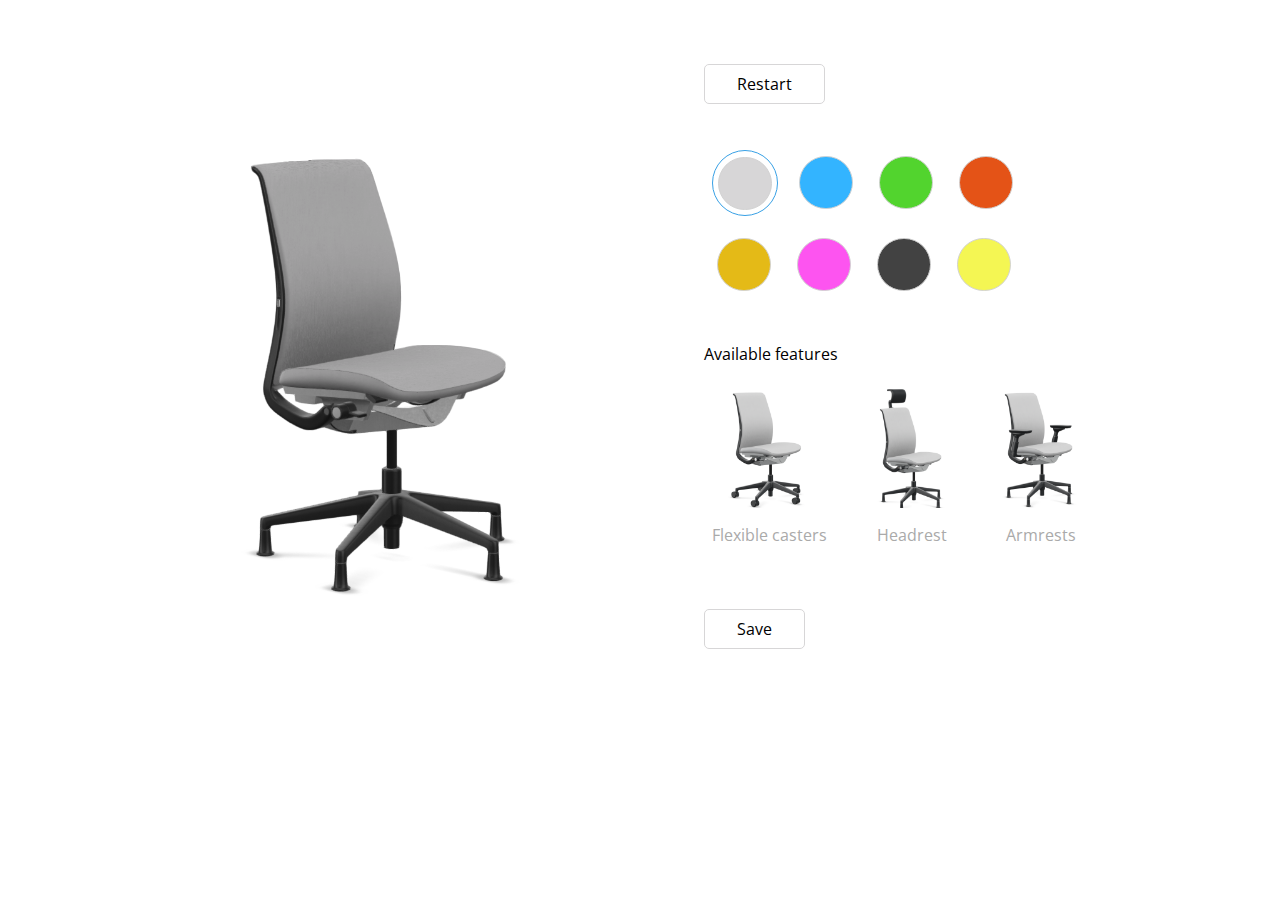
==== index.html @ 04112728 "initial commit" ====
<!DOCTYPE html>
<html lang="en">
  <head>
    <meta charset="UTF-8" />
    <meta http-equiv="X-UA-Compatible" content="IE=edge" />
    <meta name="viewport" content="width=device-width, initial-scale=1.0" />
    <meta name="robots" content="noindex, nofollow" />
    <link rel="stylesheet" href="style.css" />
    <title>Chair configurator</title>
  </head>
  <body>
    <div class="content">
      <section class="preview">
        <!-- <img src="images/layers/base_cut-01.svg" alt="Basic chair" class="base" /> -->
        <div id="base" class="base"></div>

        <img
          src="images/layers/casters_cut.png"
          alt="Flexible casters"
          class="hide layer"
          data-feature="casters"
        />
        <img
          src="images/layers/headrest_cut.png"
          alt="Headrest"
          class="hide layer"
          data-feature="headrest"
        />
        <img
          src="images/layers/arm-left_cut.png"
          alt="Left arm"
          class="hide layer"
          data-feature="armrests"
        />
        <img
          src="images/layers/arm-right_cut.png"
          alt="Right arm"
          class="hide layer"
          data-feature="armrests"
        />
      </section>
      <section class="configurator">
        <div class="restart">
          <button id="restart">Restart</button>
        </div>
        <div class="colors">
          <div class="border active">
            <div class="color" data-color="#d7d6d7"></div>
          </div>
          <div class="border">
            <div class="color" data-color="#33B4FF"></div>
          </div>
          <div class="border">
            <div class="color" data-color="#52D42E"></div>
          </div>
          <div class="border">
            <div class="color" data-color="#E45317"></div>
          </div>
          <div class="border">
            <div class="color" data-color="#E4BA17"></div>
          </div>
          <div class="border">
            <div class="color" data-color="#FD54F0"></div>
          </div>
          <div class="border">
            <div class="color" data-color="#424242"></div>
          </div>
          <div class="border">
            <div class="color" data-color="#F4F653"></div>
          </div>
        </div>
        <div class="options_wrapper">
          Available features
          <div class="options">
            <figure class="option" data-feature="casters">
              <img src="images/features/feature-casters.png" alt="casters" />
              <!-- <img
              src="images/features/feature-casters.png"
              alt="casters"
              class="extra"
            /> -->
              <figcaption>Flexible casters</figcaption>
            </figure>
            <figure class="option" data-feature="headrest">
              <img src="images/features/feature-headrest.png" alt="headrest" />
              <!-- <img
              src="images/features/feature-headrest.png"
              alt="headrest"
              class="extra"
            /> -->
              <figcaption>Headrest</figcaption>
            </figure>
            <figure class="option" data-feature="armrests">
              <img src="images/features/feature-arms.png" alt="arms" />
              <!-- <img
              src="images/features/feature-arms.png"
              alt="arms"
              class="extra"
            /> -->
              <figcaption>Armrests</figcaption>
            </figure>
          </div>
        </div>
        <div class="save">
          <button id="save">Save</button>
        </div>
      </section>
    </div>
    <script src="script.js"></script>
  </body>
</html>
---- style.css ----
@import url("https://fonts.googleapis.com/css2?family=Open+Sans:wght@300;400;500;600;700;800&display=swap");

.content {
  display: grid;
  grid-template-columns: 1fr 1fr;
  margin-top: 5vw;
  margin-left: 10vw;
  font-family: "Open Sans", sans-serif;
}

.preview {
  grid-column: 1 / span 1;
  position: relative;
}

.preview #back path:hover,
.preview #seat path:hover,
.preview #seat_bottom path:hover {
  cursor: pointer;
  stroke: #333333;
  stroke-width: 5px;
  stroke-dasharray: 2, 1;
  stroke-linejoin: round;
}

.configurator {
  grid-column: 2 / span 1;
}

#shadow_Image-2,
#shadow_Image,
.layer {
  pointer-events: none;
}

.base {
  max-width: 500px;
}

.layer {
  position: absolute;
  top: 0;
  left: 0;
  max-width: 500px;
}

.hide {
  opacity: 0;
}

.configurator > *:not(.configurator > *:first-child) {
  margin-top: 3vw;
}

.colors {
  display: flex;
  flex-wrap: wrap;
  max-width: 400px;
}

.border {
  width: 5vw;
  height: 5vw;
  border-radius: 100%;
  display: flex;
  justify-content: center;
  align-items: center;
  margin: 0.5rem;
}

.border.active {
  border: 1px solid #37a0e5;
}

.color {
  width: 4vw;
  height: 4vw;
  border-radius: 100%;
  border: 1px solid #d2d2d2;
  cursor: pointer;
}

.color[data-color="#d7d6d7"] {
  background-color: #d7d6d7;
}
.color[data-color="#33B4FF"] {
  background-color: #33b4ff;
}
.color[data-color="#52D42E"] {
  background-color: #52d42e;
}
.color[data-color="#E45317"] {
  background-color: #e45317;
}
.color[data-color="#E4BA17"] {
  background-color: #e4ba17;
}
.color[data-color="#FD54F0"] {
  background-color: #fd54f0;
}
.color[data-color="#424242"] {
  background-color: #424242;
}
.color[data-color="#F4F653"] {
  background-color: #f4f653;
}

button {
  font-family: "Open Sans", sans-serif;
  font-size: 1rem;
  background-color: #ffffff;
  border: 1px solid #d7d6d7;
  border-radius: 5px;
  padding: 0.5rem 2rem;
  cursor: pointer;
}

.options {
  border-radius: 5px;
  padding: 1rem;
  padding-left: 0;
  display: flex;
  flex-direction: row;
  justify-content: flex-start;
  max-width: 500px;
}

.options .option {
  display: flex;
  flex-direction: column;
  align-items: center;
  gap: 1em;
  color: #aaa;
  position: relative;
  margin: 0.5rem;
}

.options .option:not(.options .option:last-child) {
  margin-right: 2rem;
}

.options .option:hover {
  cursor: pointer;
}

.options .option.chosen {
  /* text-decoration: underline; */
  color: #000;
}

.options .option img {
  width: 7vw;
  height: auto;
}

.options .option .extra {
  position: absolute;
  top: 0;
  left: 0;
}
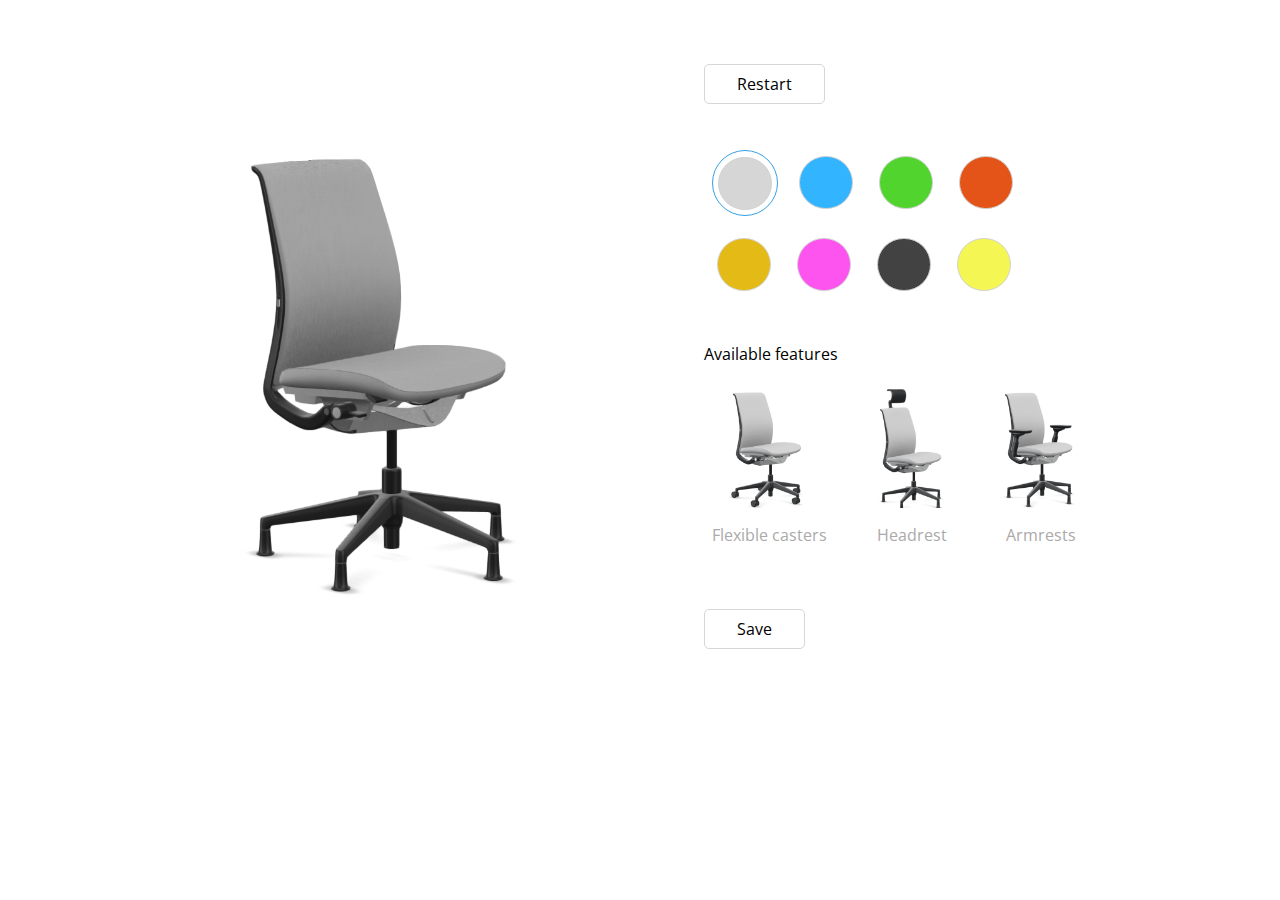
==== commit 465f021a: "added selected features list and adding/removing feature animation" ====
--- a/index.html
+++ b/index.html
@@ -74,29 +74,29 @@
           <div class="options">
             <figure class="option" data-feature="casters">
               <img src="images/features/feature-casters.png" alt="casters" />
-              <!-- <img
-              src="images/features/feature-casters.png"
-              alt="casters"
-              class="extra"
-            /> -->
+              <img
+                src="images/features/feature-casters.png"
+                alt="casters"
+                class="extra"
+              />
               <figcaption>Flexible casters</figcaption>
             </figure>
             <figure class="option" data-feature="headrest">
               <img src="images/features/feature-headrest.png" alt="headrest" />
-              <!-- <img
-              src="images/features/feature-headrest.png"
-              alt="headrest"
-              class="extra"
-            /> -->
+              <img
+                src="images/features/feature-headrest.png"
+                alt="headrest"
+                class="extra"
+              />
               <figcaption>Headrest</figcaption>
             </figure>
             <figure class="option" data-feature="armrests">
-              <img src="images/features/feature-arms.png" alt="arms" />
-              <!-- <img
-              src="images/features/feature-arms.png"
-              alt="arms"
-              class="extra"
-            /> -->
+              <img src="images/features/feature-armrests.png" alt="arms" />
+              <img
+                src="images/features/feature-armrests.png"
+                alt="arms"
+                class="extra"
+              />
               <figcaption>Armrests</figcaption>
             </figure>
           </div>
@@ -105,6 +105,9 @@
           <button id="save">Save</button>
         </div>
       </section>
+      <div id="selected">
+        <ul></ul>
+      </div>
     </div>
     <script src="script.js"></script>
   </body>
--- a/style.css
+++ b/style.css
@@ -155,6 +155,44 @@
 
 .options .option .extra {
   position: absolute;
-  top: 0;
-  left: 0;
+  z-index: 10;
+  /* top: 0;
+  left: 0; */
 }
+
+#selected ul {
+  list-style-type: none;
+}
+
+#selected ul li {
+  display: inline-block;
+}
+
+#selected ul li:not(#selected ul li:first-child) {
+  margin-left: 1rem;
+}
+
+#selected ul li img {
+  width: 3em;
+}
+
+/* Animation */
+
+.animate-feature {
+  animation: animate-feature_kf 2s ease-in-out 1 forwards;
+}
+
+@keyframes animate-feature_kf {
+  0% {
+    transform: translate(var(--deltaX), var(--deltaY));
+    transform-origin: 0 0;
+    -webkit-transform-origin: 0 0;
+    z-index: 2;
+  }
+  100% {
+    transform: none;
+    transform-origin: 0 0;
+    -webkit-transform-origin: 0 0;
+    z-index: 2;
+  }
+}
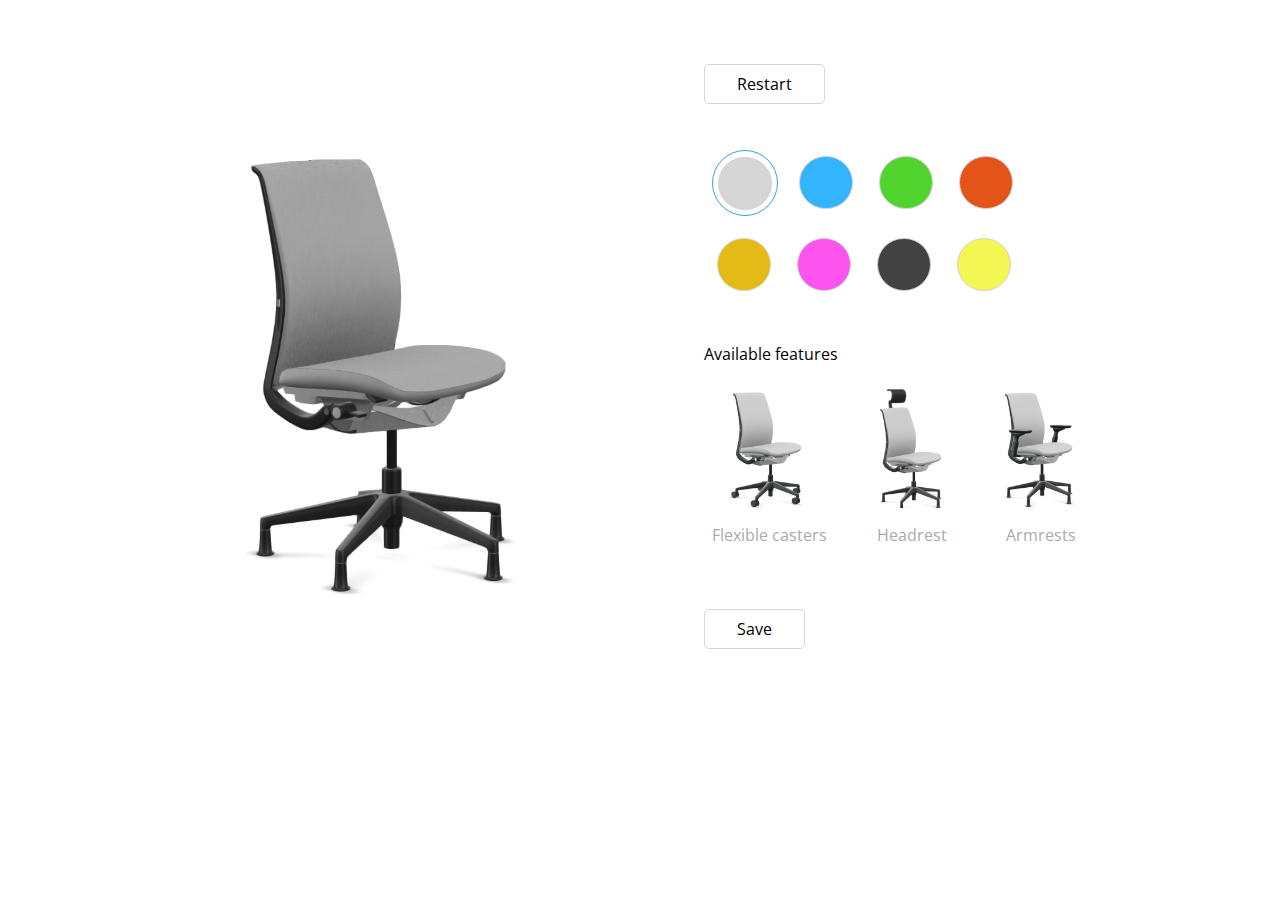
==== commit aa757f9f: "rearrange the file structure" ====
--- a/index.html
+++ b/index.html
@@ -5,7 +5,7 @@
     <meta http-equiv="X-UA-Compatible" content="IE=edge" />
     <meta name="viewport" content="width=device-width, initial-scale=1.0" />
     <meta name="robots" content="noindex, nofollow" />
-    <link rel="stylesheet" href="style.css" />
+    <link rel="stylesheet" href="css/style.css" />
     <title>Chair configurator</title>
   </head>
   <body>
@@ -109,6 +109,9 @@
         <ul></ul>
       </div>
     </div>
-    <script src="script.js"></script>
+    <!-- <script src="script.js"></script> -->
+    <script type="module" src="js/model.js"></script>
+    <script type="module" src="js/view.js"></script>
+    <script type="module" src="js/controller.js"></script>
   </body>
 </html>
--- a/css/style.css
+++ b/css/style.css
@@ -0,0 +1,194 @@
+@import url("https://fonts.googleapis.com/css2?family=Open+Sans:wght@300;400;500;600;700;800&display=swap");
+
+.content {
+  display: grid;
+  grid-template-columns: 1fr 1fr;
+  margin-top: 5vw;
+  margin-left: 10vw;
+  font-family: "Open Sans", sans-serif;
+}
+
+.preview {
+  grid-column: 1 / span 1;
+  position: relative;
+  max-width: 500px;
+}
+
+.preview #back path:hover,
+.preview #seat path:hover,
+.preview #seat_bottom path:hover {
+  cursor: pointer;
+  stroke: #333333;
+  stroke-width: 5px;
+  stroke-dasharray: 2, 1;
+  stroke-linejoin: round;
+}
+
+.configurator {
+  grid-column: 2 / span 1;
+}
+
+#shadow_Image-2,
+#shadow_Image,
+.layer {
+  pointer-events: none;
+}
+
+.base {
+  max-width: 500px;
+}
+
+.layer {
+  position: absolute;
+  top: 0;
+  left: 0;
+  max-width: 100%;
+}
+
+.hide {
+  opacity: 0;
+}
+
+.configurator > *:not(.configurator > *:first-child) {
+  margin-top: 3vw;
+}
+
+.colors {
+  display: flex;
+  flex-wrap: wrap;
+  max-width: 400px;
+}
+
+.border {
+  width: 5vw;
+  height: 5vw;
+  border-radius: 100%;
+  display: flex;
+  justify-content: center;
+  align-items: center;
+  margin: 0.5rem;
+}
+
+.border.active {
+  border: 1px solid #37a0e5;
+}
+
+.color {
+  width: 4vw;
+  height: 4vw;
+  border-radius: 100%;
+  border: 1px solid #d2d2d2;
+  cursor: pointer;
+}
+
+.color[data-color="#d7d6d7"] {
+  background-color: #d7d6d7;
+}
+.color[data-color="#33B4FF"] {
+  background-color: #33b4ff;
+}
+.color[data-color="#52D42E"] {
+  background-color: #52d42e;
+}
+.color[data-color="#E45317"] {
+  background-color: #e45317;
+}
+.color[data-color="#E4BA17"] {
+  background-color: #e4ba17;
+}
+.color[data-color="#FD54F0"] {
+  background-color: #fd54f0;
+}
+.color[data-color="#424242"] {
+  background-color: #424242;
+}
+.color[data-color="#F4F653"] {
+  background-color: #f4f653;
+}
+
+button {
+  font-family: "Open Sans", sans-serif;
+  font-size: 1rem;
+  background-color: #ffffff;
+  border: 1px solid #d7d6d7;
+  border-radius: 5px;
+  padding: 0.5rem 2rem;
+  cursor: pointer;
+}
+
+.options {
+  border-radius: 5px;
+  padding: 1rem;
+  padding-left: 0;
+  display: flex;
+  flex-direction: row;
+  justify-content: flex-start;
+  max-width: 500px;
+}
+
+.options .option {
+  display: flex;
+  flex-direction: column;
+  align-items: center;
+  gap: 1em;
+  color: #aaa;
+  position: relative;
+  margin: 0.5rem;
+}
+
+.options .option:not(.options .option:last-child) {
+  margin-right: 2rem;
+}
+
+.options .option:hover {
+  cursor: pointer;
+}
+
+.options .option.chosen {
+  color: #000;
+}
+
+.options .option img {
+  width: 7vw;
+  height: auto;
+}
+
+.options .option .extra {
+  position: absolute;
+  /* top: 0;
+  left: 0; */
+}
+
+#selected ul {
+  list-style-type: none;
+}
+
+#selected ul li {
+  display: inline-block;
+}
+
+#selected ul li:not(#selected ul li:first-child) {
+  margin-left: 1rem;
+}
+
+#selected ul li img {
+  width: 3em;
+}
+
+/* Animation */
+.animate-feature {
+  animation: animate-feature_kf 2s ease-in-out 1 forwards;
+}
+
+@keyframes animate-feature_kf {
+  0% {
+    transform: translate(var(--deltaX), var(--deltaY));
+    transform-origin: 0 0;
+    -webkit-transform-origin: 0 0;
+  }
+  100% {
+    transform: none;
+    transform-origin: 0 0;
+    -webkit-transform-origin: 0 0;
+  }
+}
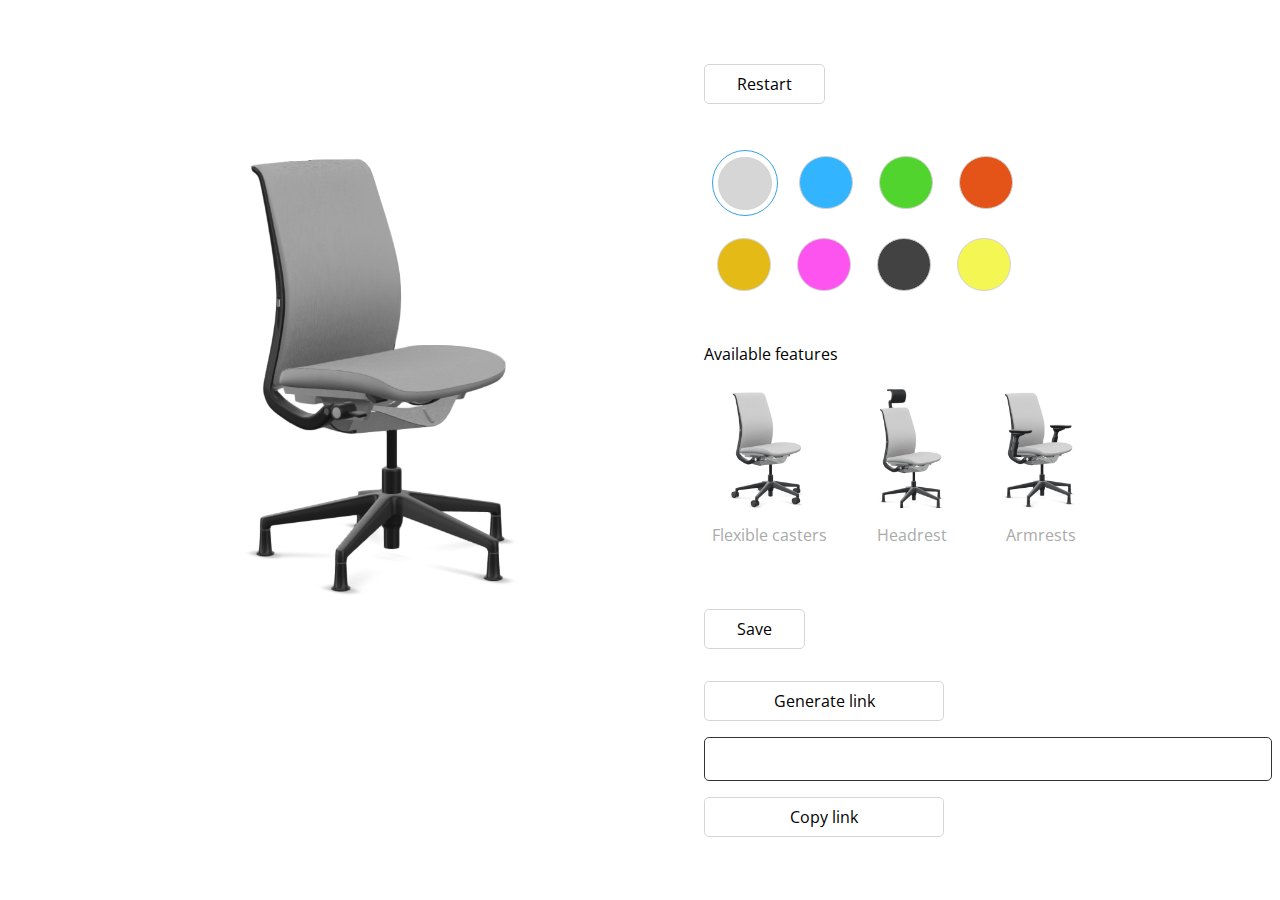
==== commit e56612c5: "added functionality for generating and copying into clipboard link with information about chair conf" ====
--- a/index.html
+++ b/index.html
@@ -108,6 +108,11 @@
       <div id="selected">
         <ul></ul>
       </div>
+      <div class="link">
+        <button id="link_button">Generate link</button>
+        <input type="text" id="link_output" />
+        <button id="copy_link">Copy link</button>
+      </div>
     </div>
     <!-- <script src="script.js"></script> -->
     <script type="module" src="js/model.js"></script>
--- a/css/style.css
+++ b/css/style.css
@@ -173,6 +173,26 @@
 
 #selected ul li img {
   width: 3em;
+}
+
+.link {
+  margin-top: 1rem;
+  display: flex;
+  flex-direction: column;
+}
+
+.link > * {
+  margin-top: 1rem;
+}
+
+#link_button,
+#copy_link {
+  width: 15rem;
+}
+input#link_output {
+  border: 1px solid #333333;
+  border-radius: 5px;
+  height: 2.5rem;
 }
 
 /* Animation */
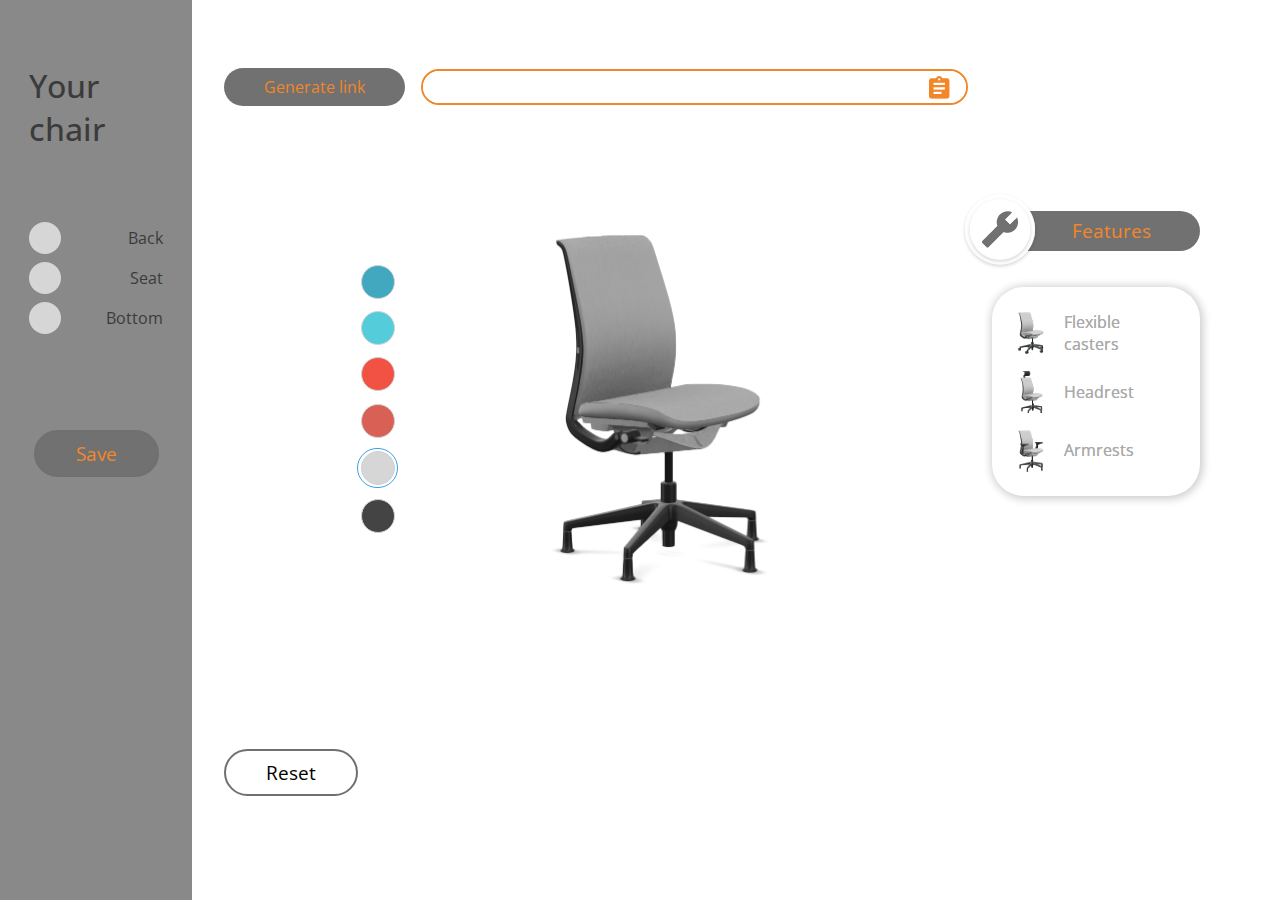
==== commit 8272c8e8: "newUI added" ====
--- a/index.html
+++ b/index.html
@@ -10,109 +10,131 @@
   </head>
   <body>
     <div class="content">
+      <section id="selected">
+        <h1>Your chair</h1>
+        <!-- <div>
+          <img
+            src="images/layers/base_cut.png"
+            alt="chair"
+            class="selected_chair"
+          />
+        </div> -->
+        <div class="selected_colors">
+          <div class="selected_color back" data-part="back">
+            <div class="color" data-color="#d7d6d7"></div>
+            <span>&nbsp;Back </span>
+          </div>
+          <div class="selected_color seat" data-part="seat">
+            <div class="color" data-color="#d7d6d7"></div>
+            <span>&nbsp;Seat</span>
+          </div>
+          <div class="selected_color seat_bottom" data-part="seat_bottom">
+            <div class="color" data-color="#d7d6d7"></div>
+            <span>&nbsp;Bottom </span>
+          </div>
+        </div>
+        <ul></ul>
+        <button id="save">Save</button>
+      </section>
+      <section class="link_wrapper">
+        <button id="link_button">Generate link</button>
+        <div class="link_container">
+          <input type="text" id="link_output" />
+          <button id="copy_link">
+            <img src="images/icons/copy_icon_orange.png" alt="copy icon" />
+          </button>
+        </div>
+      </section>
       <section class="preview">
-        <!-- <img src="images/layers/base_cut-01.svg" alt="Basic chair" class="base" /> -->
-        <div id="base" class="base"></div>
-
-        <img
-          src="images/layers/casters_cut.png"
-          alt="Flexible casters"
-          class="hide layer"
-          data-feature="casters"
-        />
-        <img
-          src="images/layers/headrest_cut.png"
-          alt="Headrest"
-          class="hide layer"
-          data-feature="headrest"
-        />
-        <img
-          src="images/layers/arm-left_cut.png"
-          alt="Left arm"
-          class="hide layer"
-          data-feature="armrests"
-        />
-        <img
-          src="images/layers/arm-right_cut.png"
-          alt="Right arm"
-          class="hide layer"
-          data-feature="armrests"
-        />
-      </section>
-      <section class="configurator">
-        <div class="restart">
-          <button id="restart">Restart</button>
-        </div>
         <div class="colors">
+          <div class="border">
+            <div class="color" data-color="#41A8BF"></div>
+          </div>
+          <div class="border">
+            <div class="color" data-color="#55CCD9"></div>
+          </div>
+          <div class="border">
+            <div class="color" data-color="#F25244"></div>
+          </div>
+          <div class="border">
+            <div class="color" data-color="#D96055"></div>
+          </div>
           <div class="border active">
             <div class="color" data-color="#d7d6d7"></div>
           </div>
           <div class="border">
-            <div class="color" data-color="#33B4FF"></div>
-          </div>
-          <div class="border">
-            <div class="color" data-color="#52D42E"></div>
-          </div>
-          <div class="border">
-            <div class="color" data-color="#E45317"></div>
-          </div>
-          <div class="border">
-            <div class="color" data-color="#E4BA17"></div>
-          </div>
-          <div class="border">
-            <div class="color" data-color="#FD54F0"></div>
-          </div>
-          <div class="border">
-            <div class="color" data-color="#424242"></div>
-          </div>
-          <div class="border">
-            <div class="color" data-color="#F4F653"></div>
+            <div class="color" data-color="#444445"></div>
           </div>
         </div>
-        <div class="options_wrapper">
-          Available features
-          <div class="options">
-            <figure class="option" data-feature="casters">
-              <img src="images/features/feature-casters.png" alt="casters" />
-              <img
-                src="images/features/feature-casters.png"
-                alt="casters"
-                class="extra"
-              />
-              <figcaption>Flexible casters</figcaption>
-            </figure>
-            <figure class="option" data-feature="headrest">
-              <img src="images/features/feature-headrest.png" alt="headrest" />
-              <img
-                src="images/features/feature-headrest.png"
-                alt="headrest"
-                class="extra"
-              />
-              <figcaption>Headrest</figcaption>
-            </figure>
-            <figure class="option" data-feature="armrests">
-              <img src="images/features/feature-armrests.png" alt="arms" />
-              <img
-                src="images/features/feature-armrests.png"
-                alt="arms"
-                class="extra"
-              />
-              <figcaption>Armrests</figcaption>
-            </figure>
+        <div class="visualizer">
+          <div class="wrapper">
+            <div id="base" class="base"></div>
+            <img
+              src="images/layers/casters_cut.png"
+              alt="Flexible casters"
+              class="hide layer"
+              data-feature="casters"
+            />
+            <img
+              src="images/layers/headrest_cut.png"
+              alt="Headrest"
+              class="hide layer"
+              data-feature="headrest"
+            />
+            <img
+              src="images/layers/arm-left_cut.png"
+              alt="Left arm"
+              class="hide layer"
+              data-feature="armrests"
+            />
+            <img
+              src="images/layers/arm-right_cut.png"
+              alt="Right arm"
+              class="hide layer"
+              data-feature="armrests"
+            />
           </div>
         </div>
-        <div class="save">
-          <button id="save">Save</button>
+      </section>
+      <section class="options_wrapper">
+        <div class="options_header">
+          <img
+            src="images/icons/features_icon.png"
+            alt="features icon"
+            class="feature_icon"
+          />
+          <span class="header">Features</span>
+        </div>
+        <div class="options">
+          <figure class="option" data-feature="casters">
+            <img src="images/features/feature-casters.png" alt="casters" />
+            <figcaption>Flexible casters</figcaption>
+            <div class="extra">
+              <img src="images/features/feature-casters.png" alt="casters" />
+              <figcaption>Flexible casters</figcaption>
+            </div>
+          </figure>
+          <figure class="option" data-feature="headrest">
+            <img src="images/features/feature-headrest.png" alt="headrest" />
+            <figcaption>Headrest</figcaption>
+            <div class="extra">
+              <img src="images/features/feature-headrest.png" alt="headrest" />
+              <figcaption>Headrest</figcaption>
+            </div>
+          </figure>
+          <figure class="option" data-feature="armrests">
+            <img src="images/features/feature-armrests.png" alt="arms" />
+            <figcaption>Armrests</figcaption>
+            <div class="extra">
+              <img src="images/features/feature-armrests.png" alt="arms" />
+              <figcaption>Armrests</figcaption>
+            </div>
+          </figure>
         </div>
       </section>
-      <div id="selected">
-        <ul></ul>
-      </div>
-      <div class="link">
-        <button id="link_button">Generate link</button>
-        <input type="text" id="link_output" />
-        <button id="copy_link">Copy link</button>
-      </div>
+      <section class="restart">
+        <button id="restart">Reset</button>
+      </section>
     </div>
     <!-- <script src="script.js"></script> -->
     <script type="module" src="js/model.js"></script>
--- a/css/style.css
+++ b/css/style.css
@@ -1,17 +1,104 @@
 @import url("https://fonts.googleapis.com/css2?family=Open+Sans:wght@300;400;500;600;700;800&display=swap");
+
+:root {
+  --orange-text: #f28729;
+  --gray-text: #707070;
+  --lightgray-bg: #888988;
+  --darkgray-bg: #707170;
+}
+
+body {
+  margin: 0;
+  padding: 0;
+}
 
 .content {
   display: grid;
-  grid-template-columns: 1fr 1fr;
-  margin-top: 5vw;
-  margin-left: 10vw;
+  grid-template-areas:
+    "selected link link"
+    "selected preview options"
+    "selected restart restart";
+  grid-template-columns: 0.15fr 0.6fr 0.25fr;
+  margin: 0;
+  padding: 0;
+  min-height: 100vh;
   font-family: "Open Sans", sans-serif;
 }
 
+@media only screen and (max-width: 1030px) {
+  .content {
+    grid-template-columns: 0.2fr 1fr 0.5fr;
+  }
+}
+
+@media only screen and (max-width: 768px) {
+  .content {
+    grid-template-areas:
+      "link link"
+      "preview options"
+      "preview restart"
+      "selected selected";
+    grid-template-columns: 1fr 0.7fr;
+  }
+}
+
+@media only screen and (max-width: 550px) {
+  .content {
+    grid-template-areas:
+      "link"
+      "preview"
+      "options"
+      "restart"
+      "selected";
+    grid-template-columns: 1fr;
+  }
+}
+
+/* preview section stylings */
 .preview {
-  grid-column: 1 / span 1;
+  margin: 3rem;
+  margin-top: 0;
+  grid-area: preview;
+  display: grid;
+  grid-template-columns: 0.5fr 1fr;
+}
+
+@media only screen and (max-width: 900px) {
+  .preview {
+    margin: 1rem;
+    margin-top: 0;
+  }
+}
+
+@media only screen and (max-width: 768px) {
+  .preview {
+    grid-template-columns: 1fr;
+    grid-template-rows: 1fr min-content;
+  }
+}
+
+.visualizer {
+  grid-column: 2 / span 1;
+}
+
+@media only screen and (max-width: 768px) {
+  .visualizer {
+    grid-column: 1 / span 1;
+    grid-row: 1 / span 1;
+  }
+}
+
+.wrapper {
   position: relative;
-  max-width: 500px;
+  max-width: 400px;
+}
+
+@media only screen and (max-width: 550px) {
+  .wrapper {
+    margin-left: auto;
+    margin-right: auto;
+    max-width: 300px;
+  }
 }
 
 .preview #back path:hover,
@@ -24,10 +111,6 @@
   stroke-linejoin: round;
 }
 
-.configurator {
-  grid-column: 2 / span 1;
-}
-
 #shadow_Image-2,
 #shadow_Image,
 .layer {
@@ -35,7 +118,13 @@
 }
 
 .base {
-  max-width: 500px;
+  max-width: 400px;
+}
+
+@media only screen and (max-width: 550px) {
+  .base {
+    max-width: 300px;
+  }
 }
 
 .layer {
@@ -49,24 +138,49 @@
   opacity: 0;
 }
 
-.configurator > *:not(.configurator > *:first-child) {
-  margin-top: 3vw;
-}
-
+.colors_wrapper {
+  grid-column: 1 / span 1;
+}
+
+@media only screen and (max-width: 768px) {
+  .colors_wrapper {
+    grid-column: 1 / span 1;
+    grid-row: 2 / span 1;
+  }
+}
+
+/* colors wrapper */
 .colors {
-  display: flex;
-  flex-wrap: wrap;
-  max-width: 400px;
+  margin-top: 6rem;
+  padding-left: 4vw;
+}
+
+@media only screen and (max-width: 768px) {
+  .colors {
+    display: flex;
+    flex-direction: row;
+    flex-wrap: wrap;
+    margin-top: 2rem;
+    margin-bottom: 2rem;
+  }
+}
+
+@media only screen and (max-width: 550px) {
+  .colors {
+    justify-content: center;
+  }
 }
 
 .border {
-  width: 5vw;
-  height: 5vw;
-  border-radius: 100%;
+  width: 3vw;
+  height: 3vw;
+  border-radius: 50%;
   display: flex;
   justify-content: center;
   align-items: center;
   margin: 0.5rem;
+  margin-left: auto;
+  margin-right: auto;
 }
 
 .border.active {
@@ -74,61 +188,196 @@
 }
 
 .color {
-  width: 4vw;
-  height: 4vw;
+  width: 2.5vw;
+  height: 2.5vw;
   border-radius: 100%;
   border: 1px solid #d2d2d2;
   cursor: pointer;
-}
-
+  display: inline-block;
+}
+
+@media only screen and (max-width: 768px) {
+  .border {
+    margin: 0.5rem 0.2rem;
+    width: 5vw;
+    height: 5vw;
+  }
+
+  .color {
+    width: 4vw;
+    height: 4vw;
+  }
+}
+
+@media only screen and (max-width: 550px) {
+  .border {
+    margin: 0.5rem 0.5rem;
+    width: 7vw;
+    height: 7vw;
+  }
+
+  .color {
+    width: 6vw;
+    height: 6vw;
+  }
+}
+
+.color[data-color="#41A8BF"] {
+  background-color: #41a8bf;
+}
+.color[data-color="#55CCD9"] {
+  background-color: #55ccd9;
+}
+.color[data-color="#F25244"] {
+  background-color: #f25244;
+}
+.color[data-color="#D96055"] {
+  background-color: #d96055;
+}
 .color[data-color="#d7d6d7"] {
   background-color: #d7d6d7;
 }
-.color[data-color="#33B4FF"] {
-  background-color: #33b4ff;
-}
-.color[data-color="#52D42E"] {
-  background-color: #52d42e;
-}
-.color[data-color="#E45317"] {
-  background-color: #e45317;
-}
-.color[data-color="#E4BA17"] {
-  background-color: #e4ba17;
-}
-.color[data-color="#FD54F0"] {
-  background-color: #fd54f0;
-}
-.color[data-color="#424242"] {
-  background-color: #424242;
-}
-.color[data-color="#F4F653"] {
-  background-color: #f4f653;
-}
-
+.color[data-color="#444445"] {
+  background-color: #444445;
+}
+
+/* utility stylings */
 button {
   font-family: "Open Sans", sans-serif;
-  font-size: 1rem;
+  font-size: 1.2rem;
   background-color: #ffffff;
-  border: 1px solid #d7d6d7;
-  border-radius: 5px;
-  padding: 0.5rem 2rem;
+  border: 2px solid var(--gray-text);
+  border-radius: 2rem;
+  padding: 0.5rem 2.5rem;
   cursor: pointer;
 }
+
+@media only screen and (max-width: 1030px) {
+  button {
+    font-size: 1rem;
+    padding: 0.3rem 2rem;
+  }
+}
+
+/* options_wrapper section stylings */
+.options_wrapper {
+  grid-area: options;
+  margin-right: 3rem;
+}
+
+@media only screen and (max-width: 900px) {
+  .options_wrapper {
+    margin: 1rem;
+  }
+}
+
+@media only screen and (max-width: 768px) {
+  .options_wrapper {
+    margin-right: 2rem;
+  }
+}
+
+@media only screen and (max-width: 550px) {
+  .options_wrapper {
+    margin-right: 1rem;
+  }
+}
+
+.options_header {
+  margin-top: 2rem;
+  display: grid;
+  grid-template-columns: 1fr 1fr 1fr;
+  grid-template-rows: 1fr;
+}
+
+@media only screen and (max-width: 550px) {
+  .options_header {
+    margin-top: 0;
+    max-width: 20rem;
+    margin-left: auto;
+    margin-right: auto;
+  }
+}
+
+.feature_icon {
+  max-width: 5rem;
+  grid-column: 1 / span 1;
+  grid-row: 1 / span 1;
+  z-index: 2;
+  justify-content: start;
+}
+
+.header {
+  grid-column: 1 / span 3;
+  grid-row: 1 / span 1;
+  align-self: center;
+  text-transform: capitalize;
+  color: var(--orange-text);
+  font-size: 1.2rem;
+  background-color: var(--darkgray-bg);
+  height: 2.5rem;
+  border-radius: 2rem;
+  margin: 0 2rem;
+  padding-left: 2rem;
+  display: inline-flex;
+  align-items: center;
+  justify-content: center;
+}
+
+@media only screen and (max-width: 1030px) {
+  .header {
+    font-size: 1rem;
+    height: 2rem;
+  }
+
+  .feature_icon {
+    max-width: 4rem;
+  }
+}
+
+/* @media only screen and (max-width: 550px) {
+  .header {
+    margin-left: 4rem;
+    padding-left: 0;
+  }
+
+  .feature_icon {
+    align-self: end;
+  }
+} */
 
 .options {
   border-radius: 5px;
   padding: 1rem;
-  padding-left: 0;
-  display: flex;
-  flex-direction: row;
+  margin: 1rem 2rem;
+  display: flex;
+  flex-direction: column;
   justify-content: flex-start;
   max-width: 500px;
+  box-shadow: 1px 1px 8px 2px rgba(0, 0, 0, 0.2);
+  -webkit-box-shadow: 1px 1px 8px 2px rgba(0, 0, 0, 0.2);
+  -moz-box-shadow: 1px 1px 8px 2px rgba(0, 0, 0, 0.2);
+  border-radius: 2rem;
+}
+
+@media only screen and (max-width: 1030px) {
+  .options {
+    font-size: 0.8rem;
+    margin: 1rem;
+  }
+}
+
+@media only screen and (max-width: 550px) {
+  .options {
+    max-width: calc(10rem + 7vw);
+    margin-left: auto;
+    margin-right: auto;
+  }
 }
 
 .options .option {
   display: flex;
-  flex-direction: column;
+  flex-direction: row;
   align-items: center;
   gap: 1em;
   color: #aaa;
@@ -136,10 +385,6 @@
   margin: 0.5rem;
 }
 
-.options .option:not(.options .option:last-child) {
-  margin-right: 2rem;
-}
-
 .options .option:hover {
   cursor: pointer;
 }
@@ -149,50 +394,333 @@
 }
 
 .options .option img {
-  width: 7vw;
+  max-width: 2em;
   height: auto;
 }
 
 .options .option .extra {
   position: absolute;
-  /* top: 0;
-  left: 0; */
-}
+  display: flex;
+  flex-direction: row;
+  align-items: center;
+  gap: 1em;
+}
+
+/* selected section stylings */
+#selected {
+  grid-area: selected;
+  background-color: var(--lightgray-bg);
+  display: flex;
+  flex-direction: column;
+  padding-left: calc(1rem + 1vw);
+  padding-right: calc(1rem + 1vw);
+}
+
+@media only screen and (max-width: 768px) {
+  #selected {
+    flex-direction: row;
+    justify-content: space-evenly;
+    padding-right: 0;
+    /* padding-top: 1rem;
+    padding-bottom: 1rem; */
+  }
+
+  .selected_colors {
+    width: calc(5rem + 3vw);
+    padding-top: 1rem;
+    padding-bottom: 0.5rem;
+  }
+}
+
+#selected .color {
+  border: none;
+}
+
+.selected_colors #selected .color {
+  width: 2vw;
+  height: 2vw;
+  border: none;
+}
+
+@media only screen and (max-width: 768px) {
+  #selected .color {
+    width: 3vw;
+    height: 3vw;
+  }
+}
+
+@media only screen and (max-width: 550px) {
+  #selected .color {
+    width: 4vw;
+    height: 4vw;
+  }
+}
+
+.selected_color {
+  display: flex;
+  align-items: center;
+  margin-top: 0.5rem;
+  justify-content: space-between;
+}
+
+.selected_color span {
+  color: #3b3b3b;
+}
+
+@media only screen and (max-width: 1030px) {
+  #selected span {
+    font-size: 0.8rem;
+  }
+}
+
+@media only screen and (max-width: 550px) {
+  #selected span {
+    margin-left: 1rem;
+  }
+}
+
+h1 {
+  color: #3b3b3b;
+  margin-top: 4rem;
+  margin-bottom: 4rem;
+  font-weight: 500;
+}
+
+@media only screen and (max-width: 1030px) {
+  h1 {
+    margin-top: 2rem;
+    margin-bottom: 2rem;
+    font-size: 1.2rem;
+  }
+}
+
+@media only screen and (max-width: 768px) {
+  h1 {
+    display: none;
+  }
+}
+
+/* .selected_chair {
+  max-width: 200px;
+  height: auto;
+} */
 
 #selected ul {
   list-style-type: none;
+  padding: 0;
+}
+
+@media only screen and (max-width: 768px) {
+  #selected ul {
+    display: flex;
+    flex-direction: row;
+    flex-wrap: wrap;
+    margin-left: 2rem;
+    align-items: center;
+  }
 }
 
 #selected ul li {
-  display: inline-block;
-}
-
-#selected ul li:not(#selected ul li:first-child) {
+  display: flex;
+  color: #3b3b3b;
+  align-items: center;
+  margin-bottom: 1rem;
+  justify-content: space-between;
+}
+
+@media only screen and (max-width: 768px) {
+  #selected ul li {
+    margin-left: 1.5rem;
+    margin-bottom: 0;
+  }
+}
+
+@media only screen and (max-width: 500px) {
+  #selected ul li {
+    margin-bottom: 0.5rem;
+  }
+}
+
+#selected ul li span {
   margin-left: 1rem;
 }
 
 #selected ul li img {
-  width: 3em;
-}
-
-.link {
+  max-width: 3em;
+}
+
+@media only screen and (max-width: 1030px) {
+  #selected ul li img {
+    max-width: 2em;
+  }
+}
+
+#save {
+  background-color: var(--darkgray-bg);
+  color: var(--orange-text);
+  margin-top: 4rem;
+  align-self: center;
+}
+
+@media only screen and (max-width: 1030px) {
+  #save {
+    margin-top: 2rem;
+  }
+}
+
+@media only screen and (max-width: 768px) {
+  #save {
+    border-radius: 0;
+    margin: 0;
+    margin-left: auto;
+    justify-self: end;
+    height: 100%;
+    font-size: calc(0.8rem + 1vw);
+    padding-left: 2.5rem;
+    padding-right: 2.5rem;
+  }
+}
+
+/* link_wrapper section stylings */
+.link_wrapper {
+  grid-area: link;
   margin-top: 1rem;
-  display: flex;
-  flex-direction: column;
-}
-
-.link > * {
-  margin-top: 1rem;
-}
-
-#link_button,
+  margin-left: 1rem;
+  display: flex;
+  align-items: center;
+}
+
+@media only screen and (max-width: 768px) {
+  .link_wrapper {
+    justify-content: center;
+    margin-top: 2rem;
+    margin-bottom: 2rem;
+  }
+}
+
+@media only screen and (max-width: 550px) {
+  .link_wrapper {
+    justify-content: center;
+    margin-right: 1rem;
+    flex-direction: column;
+    align-items: flex-start;
+  }
+}
+
+.link_container {
+  border: 2px solid var(--orange-text);
+  border-radius: 2rem;
+  margin: 0;
+  padding: 0;
+  display: flex;
+  justify-content: space-between;
+  width: fit-content;
+  height: 2rem;
+  box-sizing: content-box;
+}
+
+@media only screen and (max-width: 900px) {
+  .link_container {
+    width: calc(15rem + 20vw);
+  }
+}
+
+@media only screen and (max-width: 550px) {
+  .link_container {
+    height: 1.5rem;
+    width: 100%;
+  }
+}
+
+#link_button {
+  background-color: var(--darkgray-bg);
+  color: var(--orange-text);
+  border: none;
+  border-radius: 2rem;
+  font-size: 1rem;
+  margin-right: 1rem;
+  margin-left: 1rem;
+}
+
+@media only screen and (max-width: 900px) {
+  #link_button {
+    padding: 0.3rem 1rem;
+  }
+}
+
+@media only screen and (max-width: 550px) {
+  #link_button {
+    font-size: 0.8rem;
+    margin: 0;
+    margin-bottom: 0.5rem;
+  }
+}
+
+input#link_output {
+  border: none;
+  outline: none;
+  width: calc(10rem + 25vw);
+  border-radius: 2rem;
+  font-family: "Open Sans", sans-serif;
+  padding-left: 0.5rem;
+}
+
+@media only screen and (max-width: 1030px) {
+  input#link_output {
+    font-size: 0.8rem;
+  }
+}
+
+@media only screen and (max-width: 768px) {
+  input#link_output {
+    width: 100%;
+  }
+}
+
 #copy_link {
-  width: 15rem;
-}
-input#link_output {
-  border: 1px solid #333333;
-  border-radius: 5px;
-  height: 2.5rem;
+  padding: 0.5rem 1rem;
+  border-radius: 2.1rem;
+  border: none;
+  display: flex;
+  align-items: center;
+  justify-content: center;
+}
+
+#copy_link img {
+  max-width: 1.3rem;
+}
+
+@media only screen and (max-width: 550px) {
+  #copy_link img {
+    max-width: 0.8rem;
+  }
+}
+
+/* restart section stylings */
+.restart {
+  grid-area: restart;
+  margin-left: 2rem;
+}
+
+@media only screen and (max-width: 768px) {
+  .restart {
+    display: flex;
+    justify-content: center;
+    align-items: center;
+  }
+}
+
+@media only screen and (max-width: 550px) {
+  .restart {
+    display: block;
+    margin: 2rem 0;
+  }
+
+  #restart {
+    display: block;
+    margin-left: auto;
+    margin-right: auto;
+  }
 }
 
 /* Animation */
